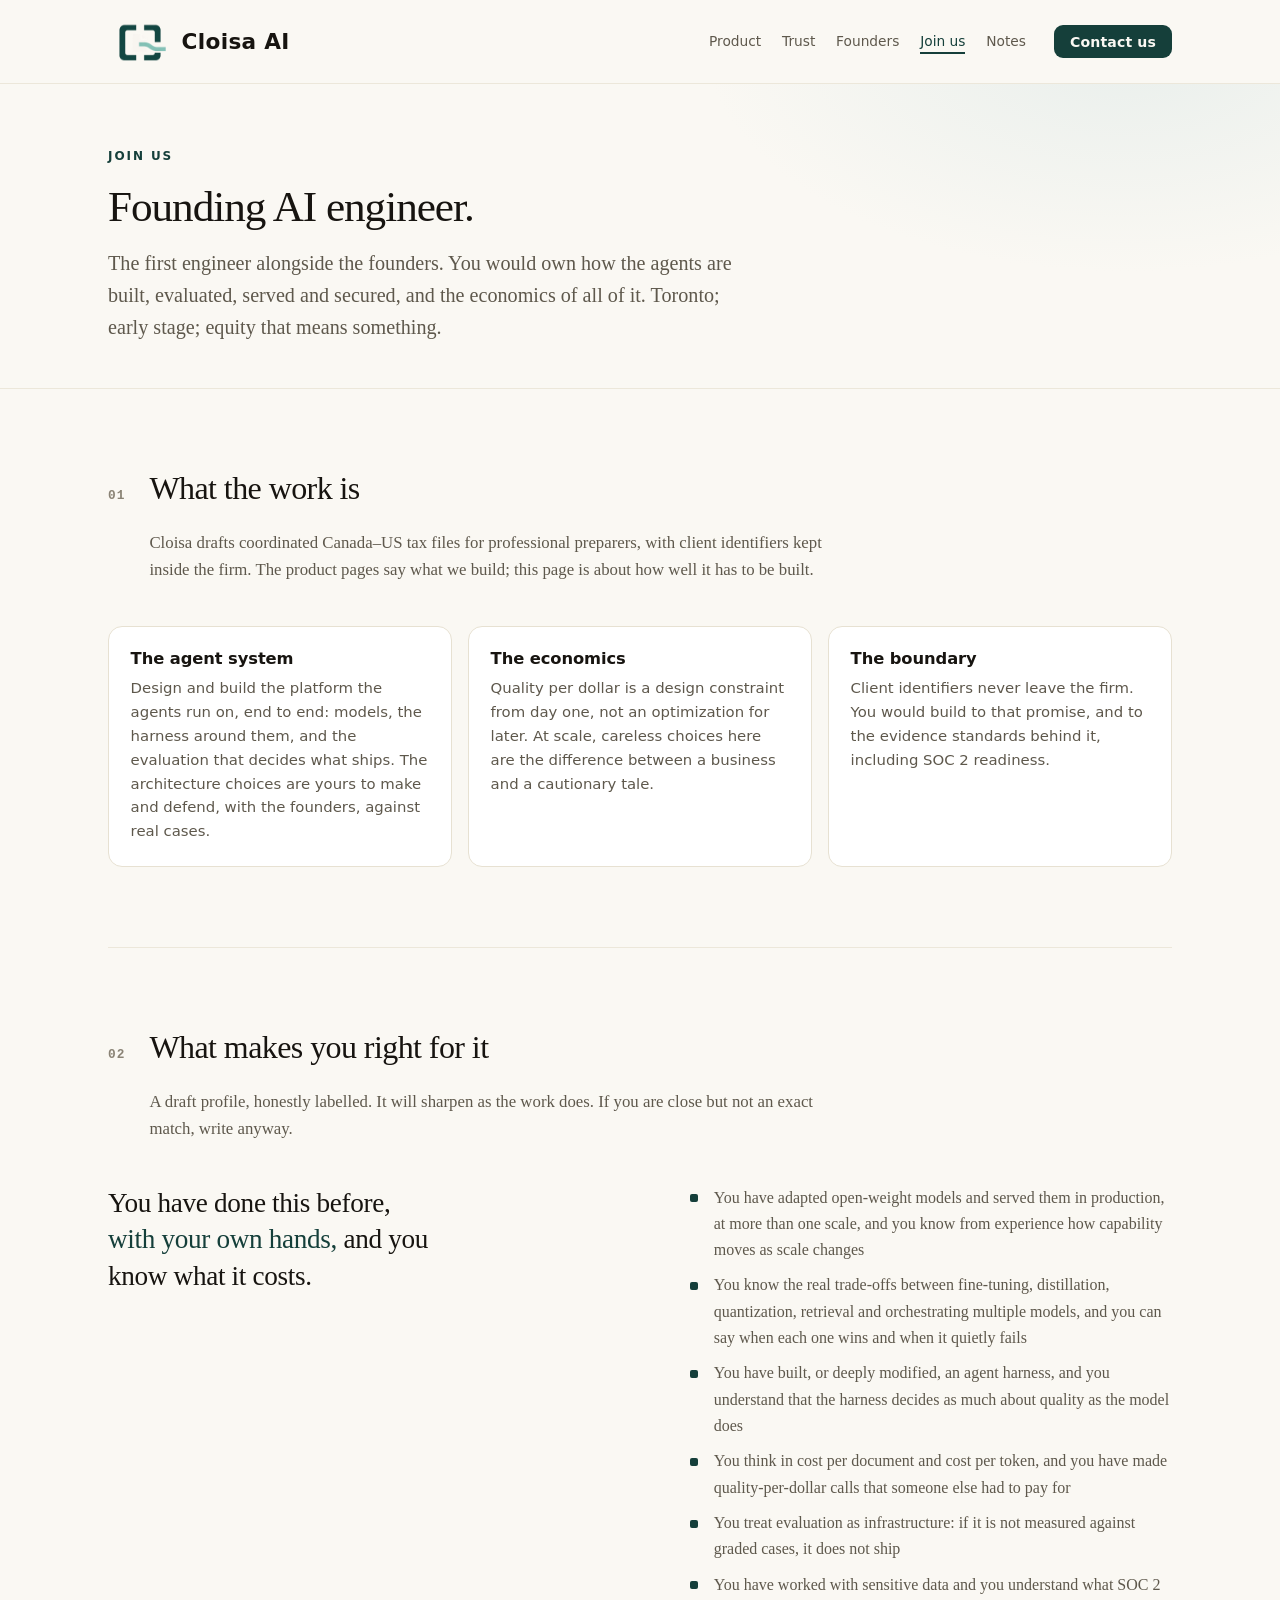
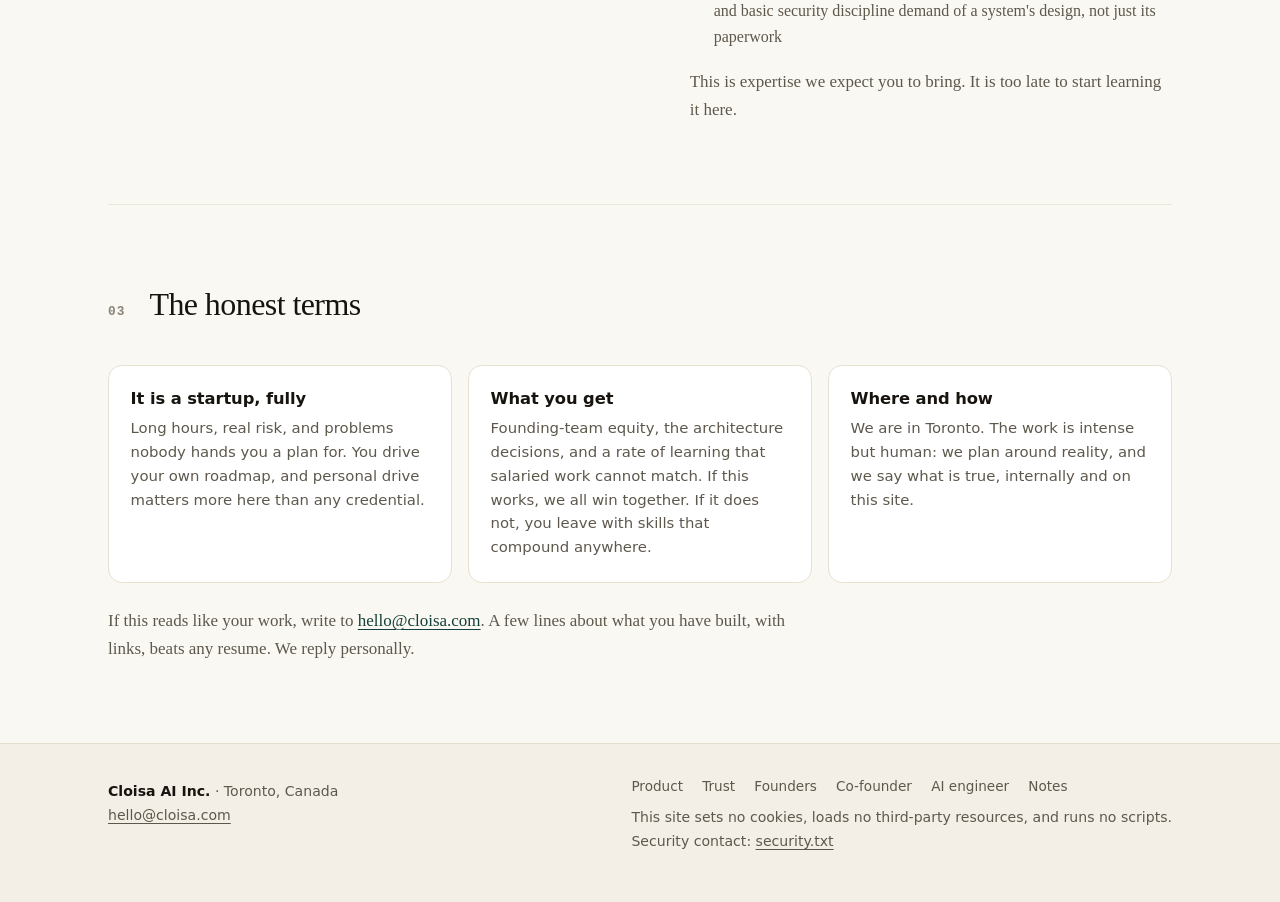
==== ai-engineer/index.html @ 9a510d16 "Double the header logo to 64px so the mark is legible Co-Authored-By: Claude Fable 5 <noreply@anthro" ====
<!doctype html>
<html lang="en">
<head>
<meta charset="utf-8">
<meta name="viewport" content="width=device-width, initial-scale=1">
<title>Founding AI engineer — Cloisa AI</title>
<meta name="description" content="Cloisa is hiring a founding AI engineer in Toronto: someone who has adapted and served open-weight models in production, built agent harnesses, and knows the economics of running them.">
<meta http-equiv="Content-Security-Policy" content="default-src 'none'; style-src 'self' 'unsafe-inline'; img-src 'self' data:; base-uri 'none'; form-action 'none'; upgrade-insecure-requests">
<meta name="referrer" content="no-referrer">
<meta name="robots" content="index, follow">
<meta name="color-scheme" content="light dark">
<meta name="theme-color" content="#FAF8F3" media="(prefers-color-scheme: light)">
<meta name="theme-color" content="#11100E" media="(prefers-color-scheme: dark)">
<link rel="canonical" href="https://cloisa.com/ai-engineer/">
<link rel="stylesheet" href="/assets/site.css">
<link rel="icon" type="image/png" sizes="64x64" href="/assets/favicon-64.png">
<link rel="icon" type="image/png" sizes="300x300" href="/assets/logo.png">
<link rel="apple-touch-icon" href="/assets/logo.png">
<meta property="og:title" content="Founding AI engineer — Cloisa">
<meta property="og:description" content="For someone who has adapted open-weight models in production, built the harness around them, and counted the cost per document.">
<meta property="og:url" content="https://cloisa.com/ai-engineer/">
<meta property="og:type" content="website">
<meta property="og:site_name" content="Cloisa AI">
<meta property="og:image" content="https://cloisa.com/assets/og.png">
<meta property="og:image:width" content="1200">
<meta property="og:image:height" content="630">
</head>
<body>
<a class="skip" href="#main">Skip to content</a>

<div class="top">
  <div class="wrap bar">
    <a class="brand" href="/">
      <img class="logo" src="/assets/logo.png" alt="" width="64" height="64">
      <b>Cloisa AI</b>
    </a>
    <nav class="primary" aria-label="Pages">
      <a href="/product/">Product</a>
      <a href="/trust/">Trust</a>
      <a href="/founders/">Founders</a>
      <a href="/join/" aria-current="page">Join us</a>
      <a href="/notes/">Notes</a>
    </nav>
    <a class="btn" href="mailto:hello@cloisa.com">Contact us</a>
  </div>
</div>

<main id="main">

  <div class="page-hero">
    <div class="wrap">
      <p class="eyebrow">Join us</p>
      <h1>Founding AI engineer.</h1>
      <p class="lede">The first engineer alongside the founders. You would own how the agents are
        built, evaluated, served and secured, and the economics of all of it. Toronto; early
        stage; equity that means something.</p>
    </div>
  </div>

  <div class="wrap">

    <section aria-labelledby="work-h">
      <div class="sec-head">
        <span class="sec-num" aria-hidden="true">01</span>
        <h2 id="work-h">What the work is</h2>
        <p class="sec-lede">Cloisa drafts coordinated Canada&ndash;US tax files for professional
          preparers, with client identifiers kept inside the firm. The product pages say what we
          build; this page is about how well it has to be built.</p>
      </div>
      <ul class="not-grid">
        <li>
          <h3>The agent system</h3>
          <p>Design and build the platform the agents run on, end to end: models, the harness
            around them, and the evaluation that decides what ships. The architecture choices are
            yours to make and defend, with the founders, against real cases.</p>
        </li>
        <li>
          <h3>The economics</h3>
          <p>Quality per dollar is a design constraint from day one, not an optimization for
            later. At scale, careless choices here are the difference between a business and a
            cautionary tale.</p>
        </li>
        <li>
          <h3>The boundary</h3>
          <p>Client identifiers never leave the firm. You would build to that promise, and to the
            evidence standards behind it, including SOC 2 readiness.</p>
        </li>
      </ul>
    </section>

    <section aria-labelledby="who-h">
      <div class="sec-head">
        <span class="sec-num" aria-hidden="true">02</span>
        <h2 id="who-h">What makes you right for it</h2>
        <p class="sec-lede">A draft profile, honestly labelled. It will sharpen as the work does.
          If you are close but not an exact match, write anyway.</p>
      </div>
      <div class="problem-grid">
        <p class="big-claim">You have done this before, <em>with your own hands,</em> and you
          know what it costs.</p>
        <div class="problem-copy">
          <ul class="plain">
            <li>You have adapted open-weight models and served them in production, at more than
              one scale, and you know from experience how capability moves as scale changes</li>
            <li>You know the real trade-offs between fine-tuning, distillation, quantization,
              retrieval and orchestrating multiple models, and you can say when each one wins
              and when it quietly fails</li>
            <li>You have built, or deeply modified, an agent harness, and you understand that
              the harness decides as much about quality as the model does</li>
            <li>You think in cost per document and cost per token, and you have made
              quality-per-dollar calls that someone else had to pay for</li>
            <li>You treat evaluation as infrastructure: if it is not measured against graded
              cases, it does not ship</li>
            <li>You have worked with sensitive data and you understand what SOC 2 and basic
              security discipline demand of a system's design, not just its paperwork</li>
          </ul>
          <p>This is expertise we expect you to bring. It is too late to start learning it here.</p>
        </div>
      </div>
    </section>

    <section aria-labelledby="deal-h">
      <div class="sec-head">
        <span class="sec-num" aria-hidden="true">03</span>
        <h2 id="deal-h">The honest terms</h2>
      </div>
      <ul class="not-grid">
        <li>
          <h3>It is a startup, fully</h3>
          <p>Long hours, real risk, and problems nobody hands you a plan for. You drive your own
            roadmap, and personal drive matters more here than any credential.</p>
        </li>
        <li>
          <h3>What you get</h3>
          <p>Founding-team equity, the architecture decisions, and a rate of learning that
            salaried work cannot match. If this works, we all win together. If it does not, you
            leave with skills that compound anywhere.</p>
        </li>
        <li>
          <h3>Where and how</h3>
          <p>We are in Toronto. The work is intense but human: we plan around reality, and we say
            what is true, internally and on this site.</p>
        </li>
      </ul>
      <p style="margin-top:1.5rem; max-width:44rem; color:var(--muted)">If this reads like your
        work, write to
        <a href="mailto:hello@cloisa.com?subject=Founding%20AI%20engineer">hello@cloisa.com</a>.
        A few lines about what you have built, with links, beats any resume. We reply personally.</p>
    </section>

  </div>
</main>

<footer>
  <div class="wrap foot">
    <div>
      <p class="legal"><b>Cloisa AI Inc.</b> &middot; Toronto, Canada</p>
      <p><a href="mailto:hello@cloisa.com">hello@cloisa.com</a></p>
    </div>
    <div>
      <nav aria-label="Footer">
        <a href="/product/">Product</a>
        <a href="/trust/">Trust</a>
        <a href="/founders/">Founders</a>
        <a href="/co-founder/">Co-founder</a>
        <a href="/ai-engineer/">AI engineer</a>
        <a href="/notes/">Notes</a>
      </nav>
      <p style="margin-top:.8rem">This site sets no cookies, loads no third-party resources, and runs no scripts.<br>
        Security contact: <a href="/.well-known/security.txt">security.txt</a></p>
    </div>
  </div>
</footer>
</body>
</html>
---- assets/site.css ----
/* Cloisa v3 — shared stylesheet. No scripts, no third-party requests anywhere on this site. */
:root{
  --bg:#FAF8F3; --bg-2:#F3EFE6; --ink:#171410; --muted:#5E584C; --faint:#8A8375;
  --rule:#E4DECF; --rule-soft:#ECE7DA;
  --accent:#153F3A; --accent-ink:#0F2F2B; --accent-soft:#E9EFEC; --accent-line:#BFD2CC;
  --card:#FFFFFF; --card-edge:#E7E1D2;
  --warn-soft:#F6F0E2;
  --ok:#1D6B4F; --ok-soft:#E7F2EC;
  --flag:#8A5A12; --flag-soft:#F7EDD8;
  --serif:ui-serif, Georgia, "Iowan Old Style", "Times New Roman", serif;
  --sans:ui-sans-serif, system-ui, -apple-system, "Segoe UI", Roboto, Helvetica, Arial, sans-serif;
  --mono:ui-monospace, "SF Mono", SFMono-Regular, Menlo, Consolas, monospace;
}
@media (prefers-color-scheme:dark){
  :root{
    --bg:#11100E; --bg-2:#161512; --ink:#F1EEE7; --muted:#A8A193; --faint:#7C766A;
    --rule:#2B2924; --rule-soft:#232119;
    --accent:#8CC3B8; --accent-ink:#A9D6CC; --accent-soft:#18241F; --accent-line:#2E463F;
    --card:#181713; --card-edge:#2B2924;
    --warn-soft:#1C1A14;
    --ok:#7FC8A9; --ok-soft:#172420;
    --flag:#D8A95B; --flag-soft:#241E12;
  }
}
*,*::before,*::after{box-sizing:border-box}
html{-webkit-text-size-adjust:100%; scroll-behavior:smooth; scroll-padding-top:5rem}
@media (prefers-reduced-motion:reduce){html{scroll-behavior:auto}}
body{
  margin:0; background:var(--bg); color:var(--ink);
  font:400 1.0625rem/1.65 var(--serif);
  -webkit-font-smoothing:antialiased; text-rendering:optimizeLegibility;
}
a{color:var(--accent); text-underline-offset:.18em; text-decoration-thickness:from-font}
a:hover{text-decoration-thickness:2px}
:focus-visible{outline:2px solid var(--accent); outline-offset:3px; border-radius:3px}
.skip{position:absolute; left:-9999px}
.skip:focus{left:1rem; top:1rem; z-index:99; background:var(--card); padding:.6rem 1rem; border-radius:8px; font-family:var(--sans)}
.wrap{max-width:72rem; margin:0 auto; padding:0 clamp(1.25rem,4.5vw,2.75rem)}

/* ---------- header ---------- */
.top{
  position:sticky; top:0; z-index:50;
  background:var(--bg);
  border-bottom:1px solid var(--rule-soft);
}
.bar{display:flex; align-items:center; gap:1rem 1.5rem; padding-block:.6rem; flex-wrap:wrap}
.brand{display:flex; align-items:center; gap:.6rem; text-decoration:none; color:inherit}
.brand .logo{width:64px; height:64px; display:block; flex:0 0 auto}
@media (prefers-color-scheme:dark){ .brand .logo{filter:brightness(1.9) saturate(.85)} }
.brand b{font:650 1.35rem/1 var(--sans); letter-spacing:.015em}
nav.primary{margin-left:auto; display:flex; gap:1.3rem; font:500 .86rem/1 var(--sans); flex-wrap:wrap}
nav.primary a{color:var(--muted); text-decoration:none; padding:.35rem 0}
nav.primary a:hover{color:var(--ink)}
nav.primary a[aria-current="page"]{color:var(--accent); border-bottom:2px solid var(--accent); padding-bottom:.25rem}
.btn{
  display:inline-block; font:600 .88rem/1 var(--sans); letter-spacing:.01em;
  background:var(--accent); color:var(--bg); text-decoration:none;
  padding:.72rem 1.15rem; border-radius:9px; white-space:nowrap;
}
.btn:hover{background:var(--accent-ink); text-decoration:none}
@media (prefers-color-scheme:dark){ .btn{color:#0E1512} }
.btn.ghost{background:transparent; color:var(--accent); border:1px solid var(--accent-line)}
.btn.ghost:hover{background:var(--accent-soft); color:var(--accent)}
.top .btn{margin-left:.25rem; padding:.6rem 1rem}
@media (max-width:920px){
  nav.primary{order:3; margin-left:0; width:100%; padding-bottom:.3rem}
  .bar{padding-block:.85rem .55rem}
  .top .btn{margin-left:auto}
}

/* ---------- hero (home) ---------- */
.hero{
  padding:clamp(3rem,7vw,5.5rem) 0 clamp(2.75rem,6vw,4.5rem);
  background:
    radial-gradient(52rem 30rem at 85% -10%, var(--accent-soft) 0%, transparent 62%),
    var(--bg);
  border-bottom:1px solid var(--rule-soft);
}
.eyebrow{
  font:600 .75rem/1.4 var(--sans); letter-spacing:.16em; text-transform:uppercase;
  color:var(--accent); margin:0 0 1.2rem;
}
h1{
  font-size:clamp(2.1rem,5vw,3.3rem); line-height:1.08; letter-spacing:-.024em;
  font-weight:500; margin:0 0 1.4rem; max-width:23ch;
}
.lede{font-size:clamp(1.08rem,2vw,1.26rem); line-height:1.6; color:var(--muted); max-width:40rem; margin:0 0 2rem}
.cta-row{display:flex; gap:.8rem; flex-wrap:wrap; align-items:center}
.quiet-claims{
  margin:2.4rem 0 0; padding:0; list-style:none;
  display:flex; gap:.6rem 1.8rem; flex-wrap:wrap;
  font:500 .82rem/1.5 var(--sans); color:var(--faint);
}
.quiet-claims li{display:flex; align-items:center; gap:.5rem}
.quiet-claims svg{flex:0 0 auto; color:var(--accent)}

/* ---------- subpage hero ---------- */
.page-hero{
  padding:clamp(2.5rem,6vw,4rem) 0 clamp(2rem,4vw,2.75rem);
  border-bottom:1px solid var(--rule-soft);
  background:
    radial-gradient(44rem 24rem at 88% -14%, var(--accent-soft) 0%, transparent 60%),
    var(--bg);
}
.page-hero h1{font-size:clamp(1.9rem,4vw,2.7rem); margin-bottom:1rem}
.page-hero .lede{margin-bottom:0}

/* ---------- sections ---------- */
section{padding:clamp(3rem,6.5vw,5rem) 0}
section + section{border-top:1px solid var(--rule-soft)}
.sec-head{display:grid; grid-template-columns:auto 1fr; gap:1rem 1.5rem; align-items:baseline; margin:0 0 clamp(1.8rem,4vw,2.6rem)}
.sec-num{font:600 .8rem/1 var(--mono); color:var(--faint); letter-spacing:.08em}
h2{
  font-size:clamp(1.5rem,3vw,2rem); line-height:1.2; letter-spacing:-.018em;
  font-weight:500; margin:0;
}
.sec-lede{grid-column:2; color:var(--muted); max-width:44rem; margin:.35rem 0 0; font-size:1.05rem}
h3{font:600 1.02rem/1.35 var(--sans); letter-spacing:-.005em; margin:0 0 .45rem}
p{margin:0 0 1.05rem}
p:last-child{margin-bottom:0}

/* problem */
.problem-grid{display:grid; grid-template-columns:minmax(0,1.1fr) minmax(0,1fr); gap:clamp(1.8rem,4vw,3.5rem)}
.big-claim{
  font-size:clamp(1.3rem,2.5vw,1.7rem); line-height:1.35; letter-spacing:-.012em;
  margin:0; max-width:24ch;
}
.big-claim em{font-style:normal; color:var(--accent)}
.problem-copy p{color:var(--muted)}
.problem-copy p b{color:var(--ink); font-weight:600}
@media (max-width:820px){ .problem-grid{grid-template-columns:1fr} }
ul.plain{list-style:none; margin:0 0 1.1rem; padding:0; display:grid; gap:.55rem}
ul.plain li{padding-left:1.5rem; position:relative; color:var(--muted); font-size:1rem}
ul.plain li::before{
  content:""; position:absolute; left:0; top:.62em; width:.5rem; height:.5rem;
  border-radius:2px; background:var(--accent);
}

/* review queue mock */
.queue-card{
  background:var(--card); border:1px solid var(--card-edge); border-radius:16px;
  box-shadow:0 1px 2px rgb(23 20 16 / .04), 0 8px 28px rgb(23 20 16 / .05);
  overflow:hidden; max-width:56rem;
}
.queue-head{
  display:flex; justify-content:space-between; gap:1rem; flex-wrap:wrap; align-items:center;
  padding:1rem 1.35rem; border-bottom:1px solid var(--rule-soft); background:var(--bg-2);
  font:500 .83rem/1.4 var(--sans); color:var(--muted);
}
.queue-head b{color:var(--ink); font-weight:650}
.queue-badge{
  font:600 .72rem/1 var(--sans); letter-spacing:.06em; color:var(--accent);
  background:var(--accent-soft); border:1px solid var(--accent-line);
  padding:.4rem .6rem; border-radius:999px; white-space:nowrap;
}
.queue-scroll{overflow-x:auto; -webkit-overflow-scrolling:touch}
table.queue{border-collapse:collapse; width:100%; min-width:38rem; font:400 .9rem/1.5 var(--sans)}
table.queue th{
  text-align:left; font:600 .72rem/1.4 var(--sans); letter-spacing:.09em; text-transform:uppercase;
  color:var(--faint); padding:.8rem 1.35rem .5rem; border-bottom:1px solid var(--rule-soft);
}
table.queue td{padding:.85rem 1.35rem; border-bottom:1px solid var(--rule-soft); vertical-align:top}
table.queue tr:last-child td{border-bottom:none}
table.queue td:first-child{font-weight:600; color:var(--ink); white-space:nowrap}
table.queue td{color:var(--muted)}
.pill{display:inline-block; font:600 .76rem/1 var(--sans); padding:.42rem .6rem; border-radius:999px; white-space:nowrap}
.pill.ok{color:var(--ok); background:var(--ok-soft)}
.pill.flag{color:var(--flag); background:var(--flag-soft)}
.pill.draft{color:var(--muted); background:var(--bg-2); border:1px solid var(--rule)}
.queue-foot{
  display:flex; justify-content:space-between; align-items:center; gap:1rem; flex-wrap:wrap;
  padding:.95rem 1.35rem; border-top:1px solid var(--rule-soft); background:var(--bg-2);
  font:400 .8rem/1.5 var(--sans); color:var(--faint);
}
.queue-foot .actions{display:flex; gap:.5rem}
.fakebtn{
  display:inline-block; font:600 .78rem/1 var(--sans); padding:.55rem .8rem; border-radius:8px;
  background:var(--accent); color:var(--bg);
}
@media (prefers-color-scheme:dark){ .fakebtn{color:#0E1512} }
.fakebtn.ghost{background:transparent; color:var(--accent); border:1px solid var(--accent-line)}
.mock-note{margin:.9rem .25rem 0; font:400 .85rem/1.55 var(--sans); color:var(--faint); max-width:56rem}

/* stat tiles */
.stat-row{display:grid; gap:1rem; grid-template-columns:repeat(auto-fit,minmax(14rem,1fr)); margin:0 0 clamp(1.8rem,4vw,2.4rem); padding:0; list-style:none}
.stat-row li{background:var(--card); border:1px solid var(--card-edge); border-radius:14px; padding:1.35rem 1.4rem}
.stat-row b{display:block; font:600 1.7rem/1.15 var(--serif); letter-spacing:-.015em; color:var(--ink); margin-bottom:.4rem}
.stat-row p{font:400 .9rem/1.55 var(--sans); color:var(--muted); margin:0}

/* facts table */
.facts-card{background:var(--card); border:1px solid var(--card-edge); border-radius:14px; overflow:hidden; margin:0 0 .9rem}
.facts-scroll{overflow-x:auto; -webkit-overflow-scrolling:touch}
table.facts{border-collapse:collapse; width:100%; min-width:40rem; font:400 .9rem/1.55 var(--sans)}
table.facts th{
  text-align:left; font:600 .72rem/1.4 var(--sans); letter-spacing:.09em; text-transform:uppercase;
  color:var(--faint); padding:.9rem 1.35rem .55rem; border-bottom:1px solid var(--rule-soft); background:var(--bg-2);
}
table.facts td{padding:.8rem 1.35rem; border-bottom:1px solid var(--rule-soft); color:var(--muted); vertical-align:top}
table.facts tr:last-child td{border-bottom:none}
table.facts td:first-child{font-weight:600; color:var(--ink)}
.sources{font:400 .8rem/1.6 var(--sans); color:var(--faint); max-width:56rem; margin:.4rem 0 0}

/* steps */
.steps{display:grid; gap:1rem; grid-template-columns:repeat(4,minmax(0,1fr)); margin:0; padding:0; list-style:none; counter-reset:s}
.steps.three{grid-template-columns:repeat(3,minmax(0,1fr))}
.steps li{
  position:relative; background:var(--card); border:1px solid var(--card-edge); border-radius:14px;
  padding:1.5rem 1.4rem 1.55rem; counter-increment:s;
}
.steps li::before{
  content:"0" counter(s);
  font:600 .74rem/1 var(--mono); letter-spacing:.1em; color:var(--accent);
  display:inline-block; background:var(--accent-soft); border:1px solid var(--accent-line);
  padding:.42rem .6rem; border-radius:999px; margin-bottom:1rem;
}
.steps p{font-size:.95rem; line-height:1.6; color:var(--muted); margin:0; font-family:var(--sans)}
@media (max-width:980px){ .steps{grid-template-columns:repeat(2,minmax(0,1fr))} }
@media (max-width:640px){ .steps{grid-template-columns:1fr} }

/* controls */
.controls-grid{display:grid; gap:1rem; grid-template-columns:repeat(auto-fill,minmax(17rem,1fr)); margin:0; padding:0; list-style:none}
.controls-grid li{
  background:var(--card); border:1px solid var(--card-edge); border-radius:14px;
  padding:1.35rem 1.35rem 1.4rem;
}
.ctl-icon{
  width:38px; height:38px; border-radius:10px; background:var(--accent-soft);
  border:1px solid var(--accent-line); display:grid; place-items:center; margin-bottom:.95rem;
  color:var(--accent);
}
.controls-grid p{font:400 .93rem/1.6 var(--sans); color:var(--muted); margin:0}
.honesty{
  margin-top:1.6rem; border:1px solid var(--rule); border-left:3px solid var(--accent);
  background:var(--warn-soft); border-radius:0 12px 12px 0; padding:1.25rem 1.5rem;
}
.honesty p{font-size:1rem; color:var(--muted); margin:0}
.honesty b{color:var(--ink)}

/* diagram */
.diagram-card{
  background:var(--card); border:1px solid var(--card-edge); border-radius:16px;
  padding:clamp(1rem,3vw,2rem); margin:0 0 clamp(1.8rem,4vw,2.6rem);
  box-shadow:0 1px 2px rgb(23 20 16 / .04), 0 8px 28px rgb(23 20 16 / .05);
}
.diagram-scroll{overflow-x:auto; -webkit-overflow-scrolling:touch}
.diagram-card svg{display:block; width:100%; height:auto; min-width:660px}
.dg-boundary{fill:var(--accent-soft); fill-opacity:.45; stroke:var(--accent)}
.dg-label-in{fill:var(--accent)}
.dg-label-out{fill:var(--faint)}
.dg-node{fill:var(--card); stroke:var(--card-edge)}
.dg-node-hot{fill:var(--card); stroke:var(--accent); stroke-width:1.4}
.dg-t{font-family:var(--sans); font-size:14px; font-weight:600; fill:var(--ink)}
.dg-s{font-family:var(--sans); font-size:11.5px; fill:var(--muted)}
.dg-lbl{font-family:var(--sans); font-size:12.5px; font-weight:650; letter-spacing:1.8px}
.dg-arrow{stroke:var(--muted); stroke-width:1.6; fill:none}
.dg-mono{font-family:var(--mono); font-size:11.5px; fill:var(--accent)}
.dg-arrhead{fill:var(--muted)}
.diagram-card figcaption{margin:1.1rem .25rem 0; font:400 .88rem/1.55 var(--sans); color:var(--faint)}
figure{margin:0}

/* partner panel */
.start-grid{display:grid; grid-template-columns:minmax(0,1fr) minmax(0,1fr); gap:clamp(1.8rem,4vw,3rem); align-items:start}
@media (max-width:900px){ .start-grid{grid-template-columns:1fr} }
.start-copy p{color:var(--muted)}
.start-copy p b{color:var(--ink); font-weight:600}
.partner{
  background:var(--accent); color:#F4F1E9; border-radius:16px;
  padding:clamp(1.6rem,3.5vw,2.25rem);
}
@media (prefers-color-scheme:dark){ .partner{background:#153F3A} }
.partner h3{color:#FFFFFF; font-size:1.25rem; margin-bottom:.7rem}
.partner p{font:400 .98rem/1.65 var(--sans); color:#D4DDD6; margin-bottom:1.4rem}
.partner .btn{background:#F4F1E9; color:#153F3A}
.partner .btn:hover{background:#FFFFFF}
.partner small{display:block; margin-top:1rem; font:400 .8rem/1.5 var(--sans); color:#AFC2BA}

/* not-list (what it is not) */
.not-grid{display:grid; gap:1rem; grid-template-columns:repeat(auto-fill,minmax(17rem,1fr)); margin:0; padding:0; list-style:none}
.not-grid li{background:var(--card); border:1px solid var(--card-edge); border-radius:14px; padding:1.35rem}
.not-grid p{font:400 .93rem/1.6 var(--sans); color:var(--muted); margin:0}

/* founders */
.founder-grid{display:grid; grid-template-columns:repeat(auto-fit,minmax(19rem,1fr)); gap:1.25rem; max-width:60rem}
.founder{
  background:var(--card); border:1px solid var(--card-edge); border-radius:16px;
  padding:clamp(1.5rem,3vw,2rem);
}
.founder img{width:112px; height:112px; border-radius:50%; display:block; margin-bottom:1.1rem; background:var(--accent-soft)}
.founder h3{font-size:1.15rem; margin-bottom:.15rem}
.founder .role{font:500 .85rem/1.4 var(--sans); color:var(--accent); margin:0 0 .9rem}
.founder p{font:400 .94rem/1.65 var(--sans); color:var(--muted)}
.founder .links{font:500 .85rem/1 var(--sans); margin-top:1rem}
.recruit{
  margin-top:1.5rem; max-width:60rem; border:1px solid var(--rule); border-left:3px solid var(--accent);
  background:var(--warn-soft); border-radius:0 12px 12px 0; padding:1.25rem 1.5rem;
}
.recruit p{font-size:1rem; color:var(--muted); margin:0}
.recruit b{color:var(--ink)}

/* notes */
.note-list{list-style:none; margin:0; padding:0; max-width:46rem}
.note-list > li{border-top:1px solid var(--rule-soft); padding:1.8rem 0}
.note-list > li:first-child{border-top:none; padding-top:0}
.note-date{font:600 .76rem/1.4 var(--mono); letter-spacing:.08em; color:var(--faint); text-transform:uppercase; margin:0 0 .5rem}
.note-list h3{font-size:1.1rem}
.note-list p{color:var(--muted); font-size:1rem}

/* contact block */
.contact-panel{text-align:center; padding:clamp(1rem,2vw,2rem) 0}
.contact-panel h2{margin-bottom:1rem}
.contact-panel p{color:var(--muted); max-width:34rem; margin:0 auto 1.6rem}
.contact-panel .email{font-size:clamp(1.2rem,2.4vw,1.5rem); font-weight:500}

/* footer */
footer{border-top:1px solid var(--rule); background:var(--bg-2); padding:2.25rem 0 3rem; color:var(--muted); font:400 .88rem/1.7 var(--sans)}
.foot{display:flex; gap:1rem 2.5rem; flex-wrap:wrap; justify-content:space-between; align-items:flex-start}
.foot p{margin:0}
.foot .legal b{color:var(--ink); font-weight:600}
.foot a{color:var(--muted)}
.foot a:hover{color:var(--ink)}
.foot nav{display:flex; gap:1.2rem; font:500 .85rem/1 var(--sans); flex-wrap:wrap}
.foot nav a{text-decoration:none}
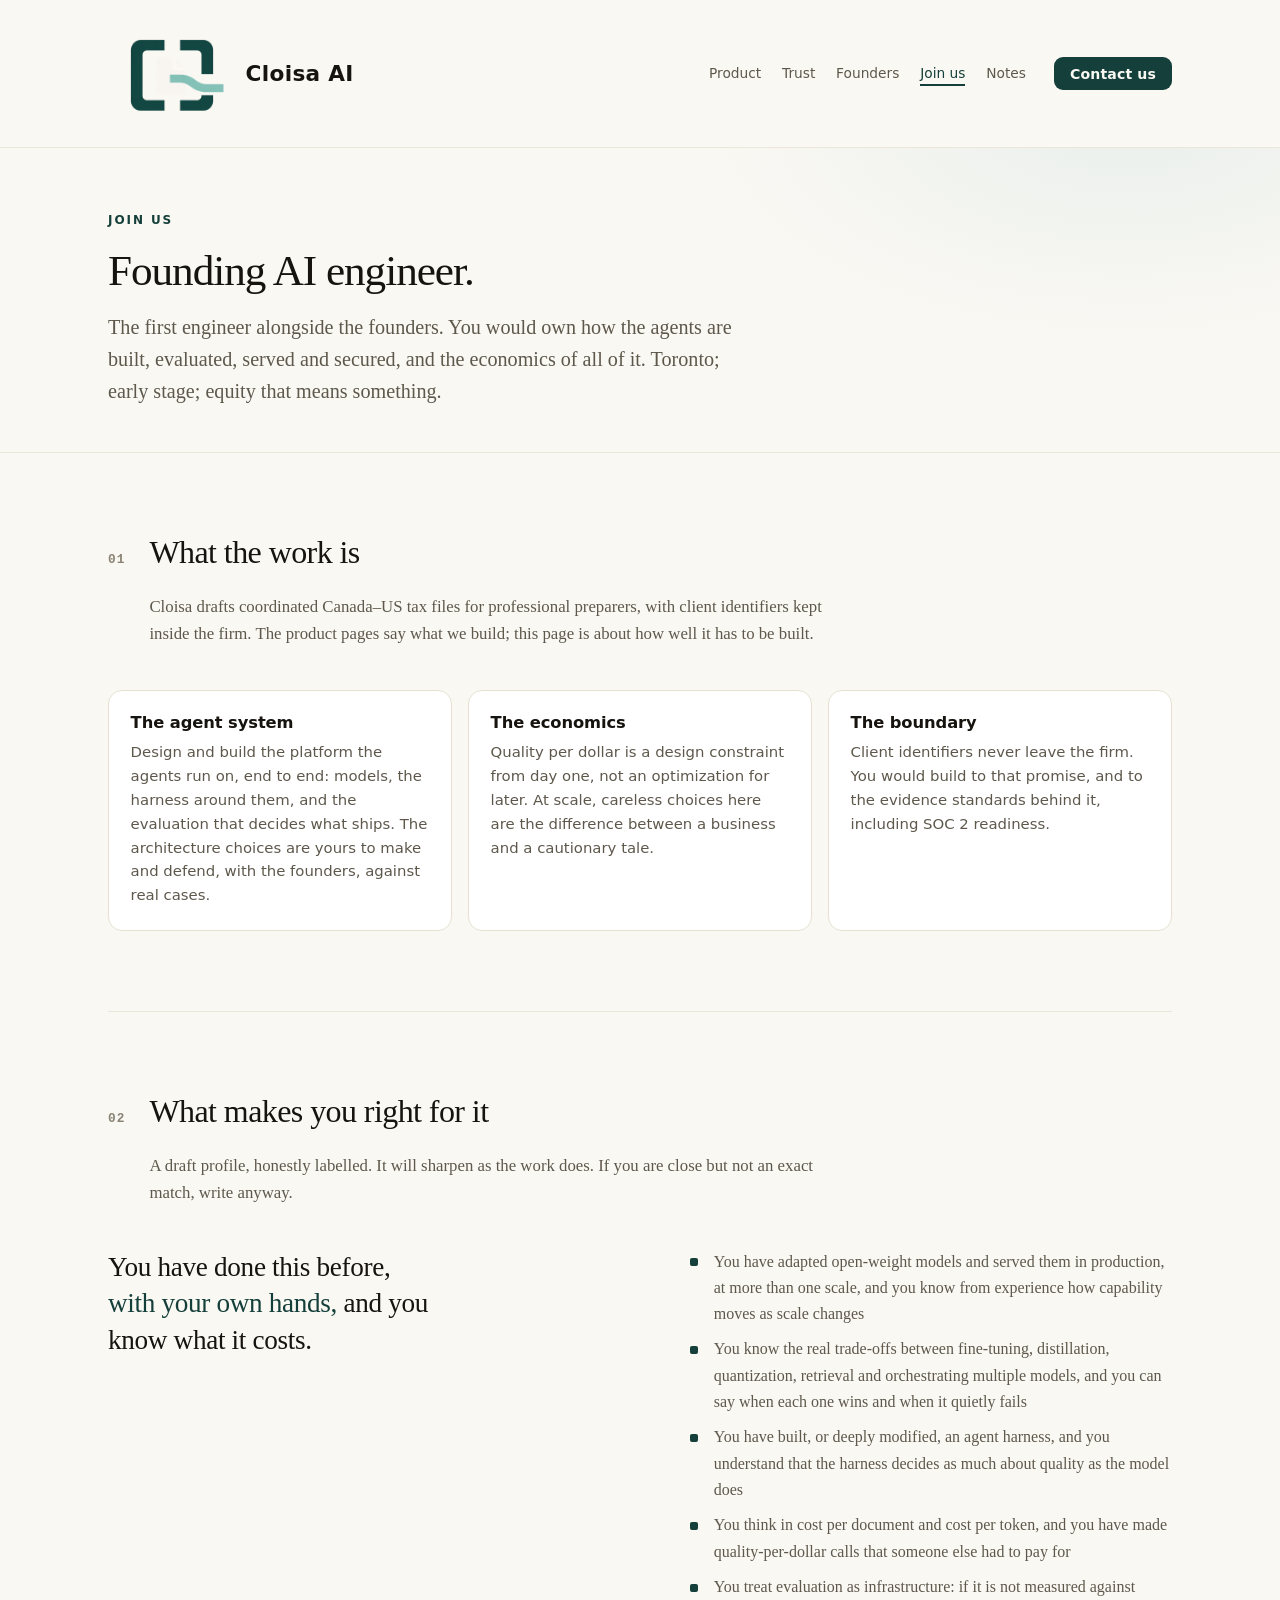
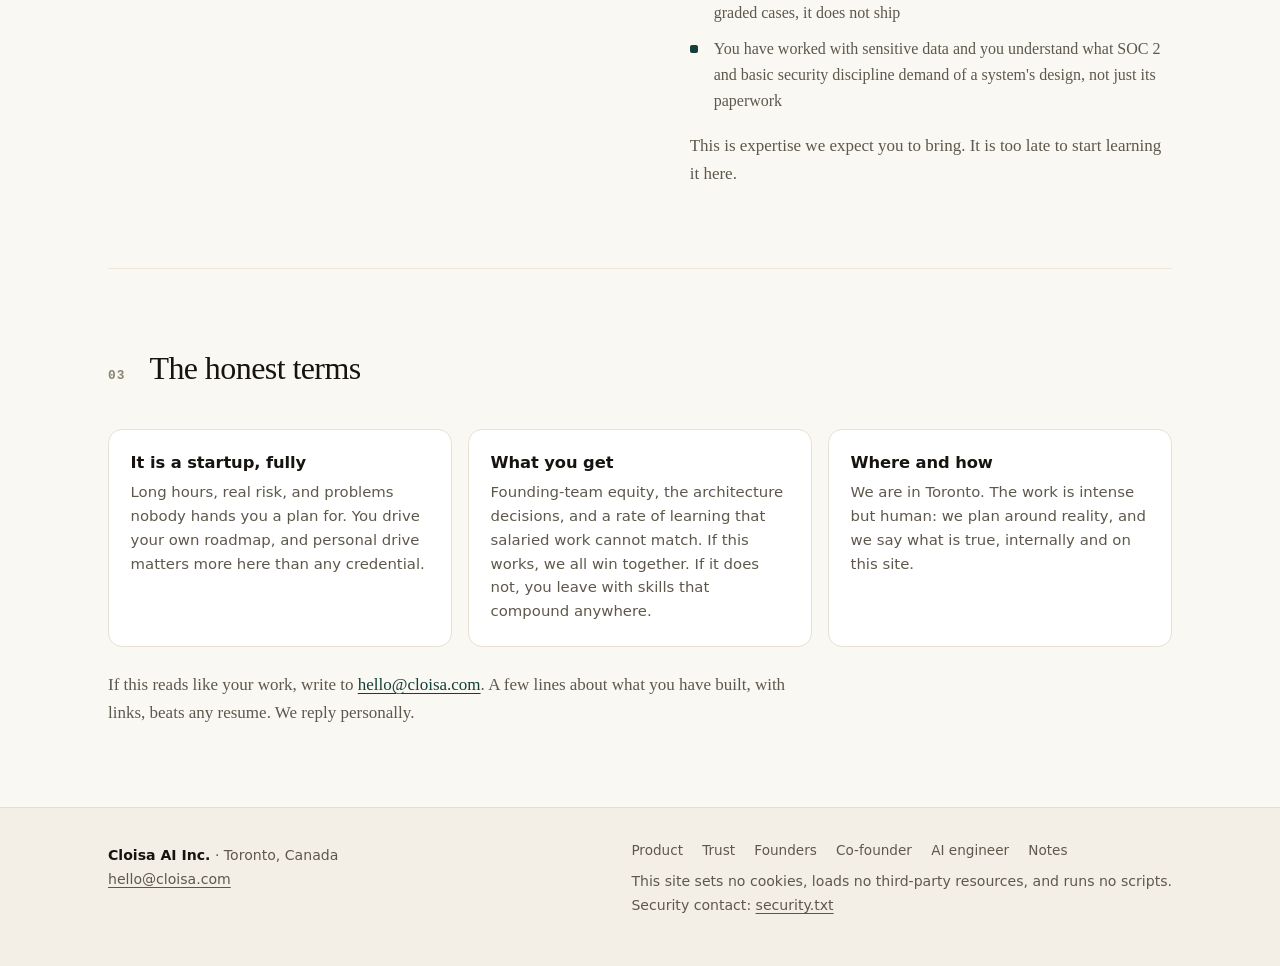
==== commit baa412fc: "Double the header logo again to 128px on every page 88px on narrow screens so the sticky header stay" ====
--- a/ai-engineer/index.html
+++ b/ai-engineer/index.html
@@ -31,7 +31,7 @@
 <div class="top">
   <div class="wrap bar">
     <a class="brand" href="/">
-      <img class="logo" src="/assets/logo.png" alt="" width="64" height="64">
+      <img class="logo" src="/assets/logo.png" alt="" width="128" height="128">
       <b>Cloisa AI</b>
     </a>
     <nav class="primary" aria-label="Pages">
--- a/assets/site.css
+++ b/assets/site.css
@@ -23,7 +23,7 @@
   }
 }
 *,*::before,*::after{box-sizing:border-box}
-html{-webkit-text-size-adjust:100%; scroll-behavior:smooth; scroll-padding-top:5rem}
+html{-webkit-text-size-adjust:100%; scroll-behavior:smooth; scroll-padding-top:10rem}
 @media (prefers-reduced-motion:reduce){html{scroll-behavior:auto}}
 body{
   margin:0; background:var(--bg); color:var(--ink);
@@ -45,7 +45,8 @@
 }
 .bar{display:flex; align-items:center; gap:1rem 1.5rem; padding-block:.6rem; flex-wrap:wrap}
 .brand{display:flex; align-items:center; gap:.6rem; text-decoration:none; color:inherit}
-.brand .logo{width:64px; height:64px; display:block; flex:0 0 auto}
+.brand .logo{width:128px; height:128px; display:block; flex:0 0 auto}
+@media (max-width:640px){ .brand .logo{width:88px; height:88px} }
 @media (prefers-color-scheme:dark){ .brand .logo{filter:brightness(1.9) saturate(.85)} }
 .brand b{font:650 1.35rem/1 var(--sans); letter-spacing:.015em}
 nav.primary{margin-left:auto; display:flex; gap:1.3rem; font:500 .86rem/1 var(--sans); flex-wrap:wrap}
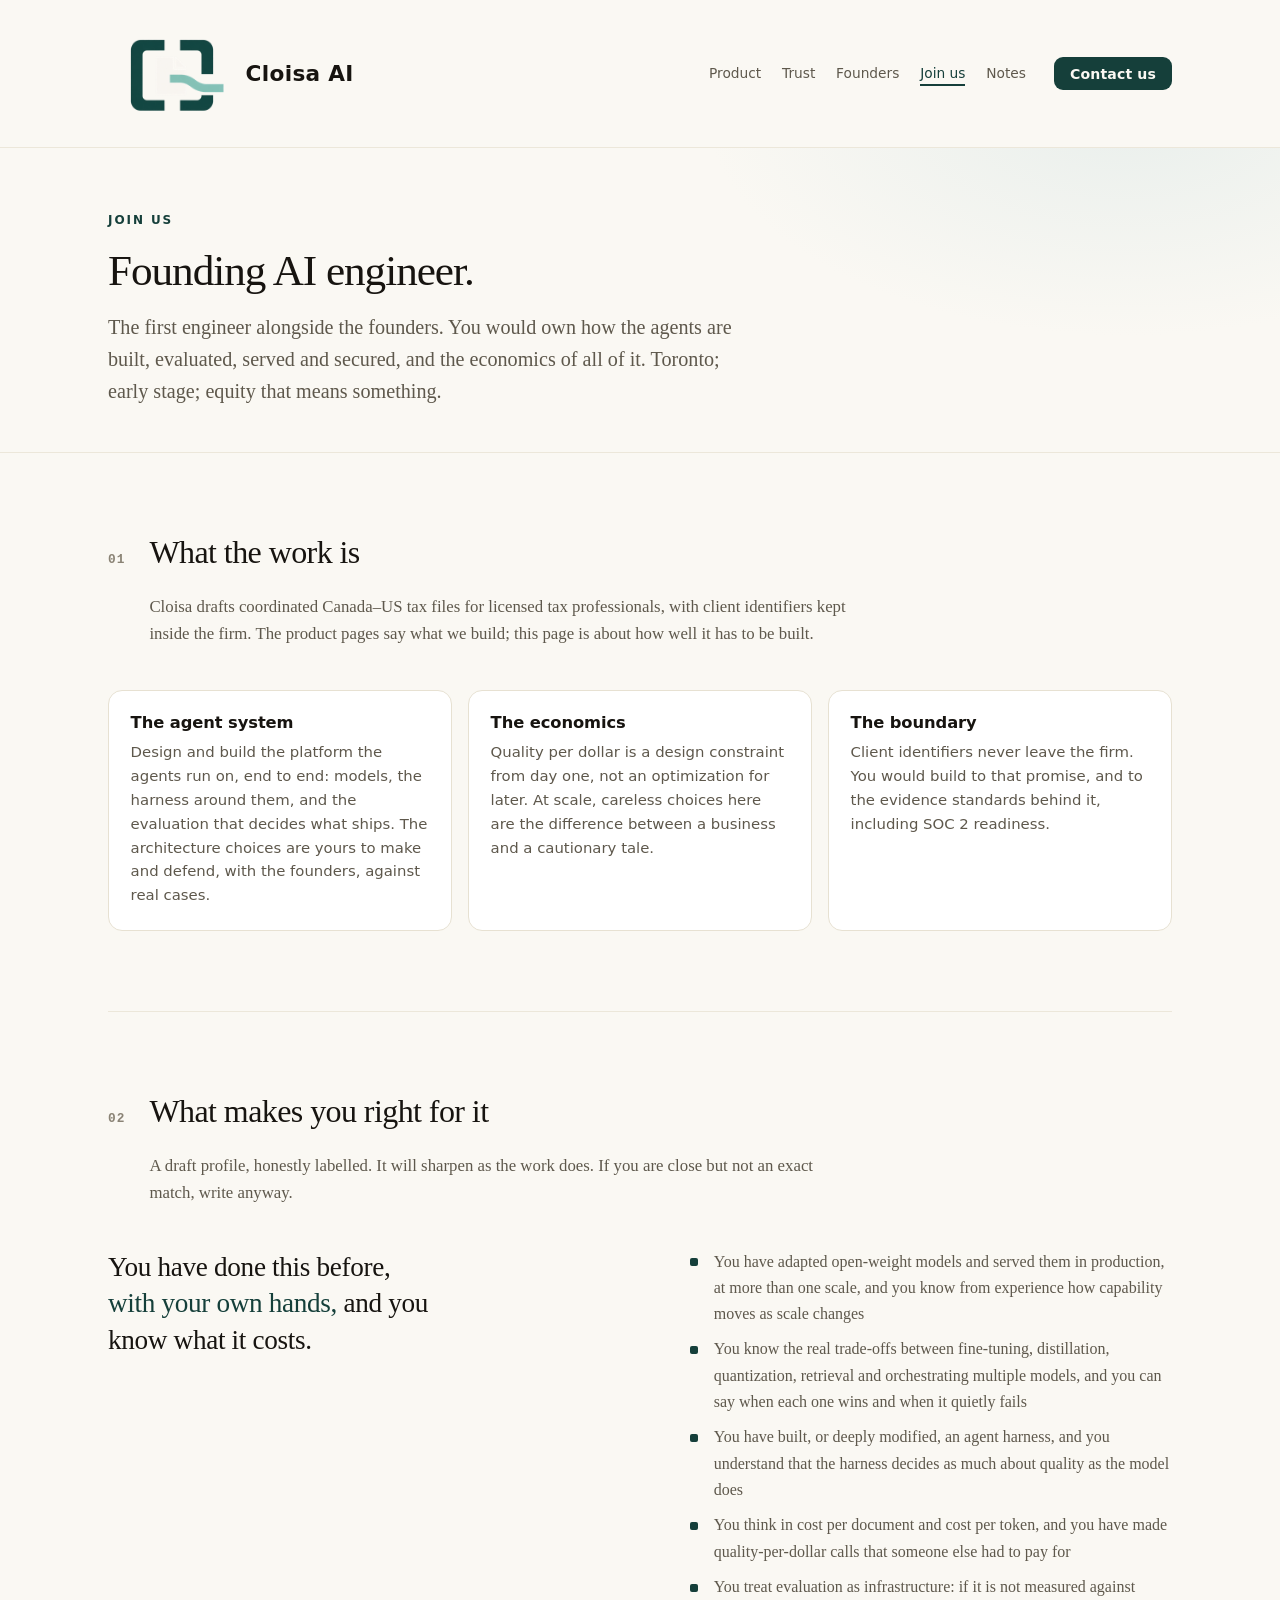
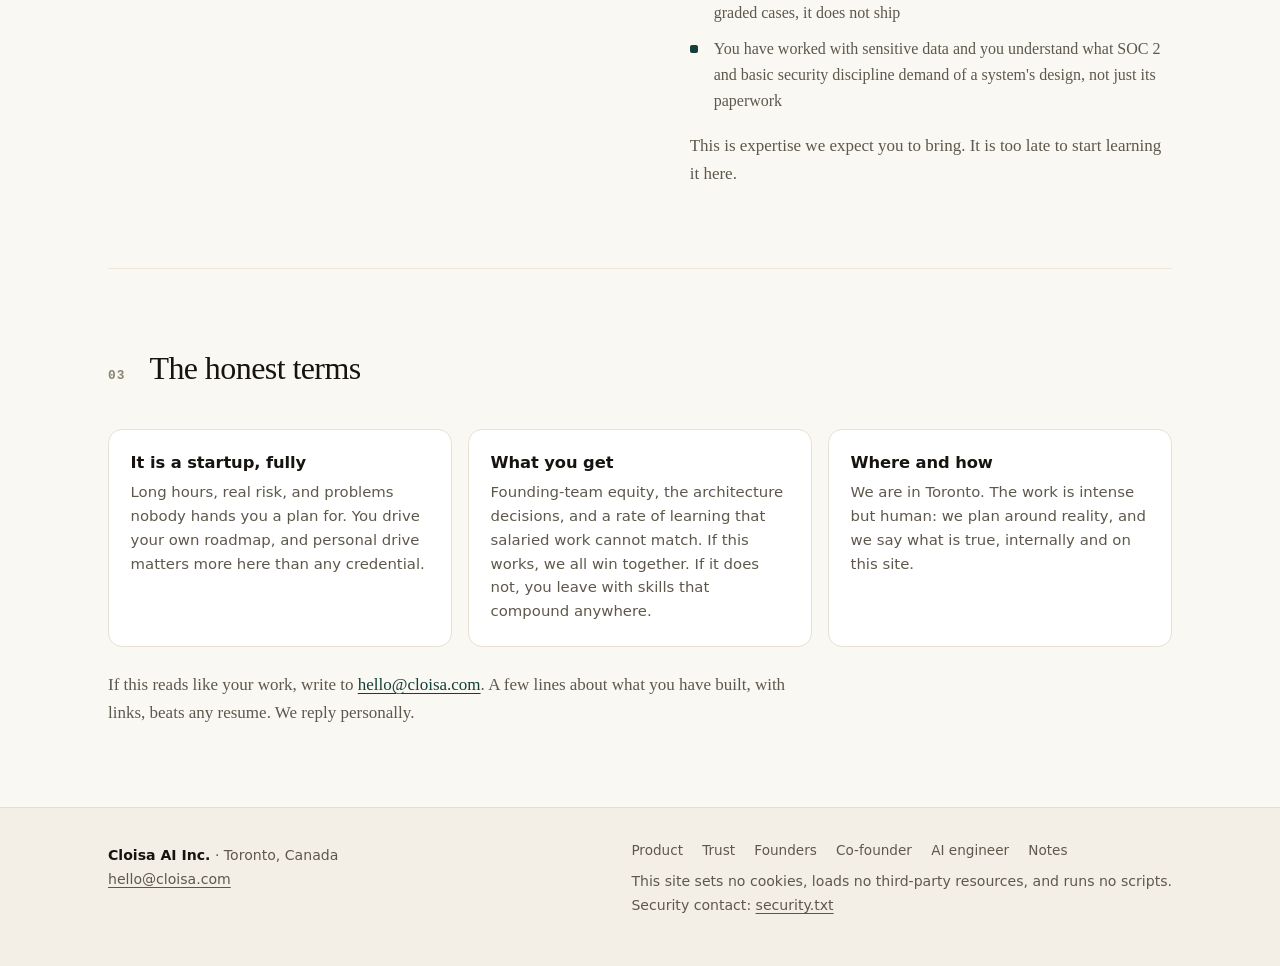
==== commit 8ac791a3: "Concrete language: name the file and the professional The coordinated file is now always the coordin" ====
--- a/ai-engineer/index.html
+++ b/ai-engineer/index.html
@@ -63,8 +63,8 @@
       <div class="sec-head">
         <span class="sec-num" aria-hidden="true">01</span>
         <h2 id="work-h">What the work is</h2>
-        <p class="sec-lede">Cloisa drafts coordinated Canada&ndash;US tax files for professional
-          preparers, with client identifiers kept inside the firm. The product pages say what we
+        <p class="sec-lede">Cloisa drafts coordinated Canada&ndash;US tax files for licensed tax
+          professionals, with client identifiers kept inside the firm. The product pages say what we
           build; this page is about how well it has to be built.</p>
       </div>
       <ul class="not-grid">
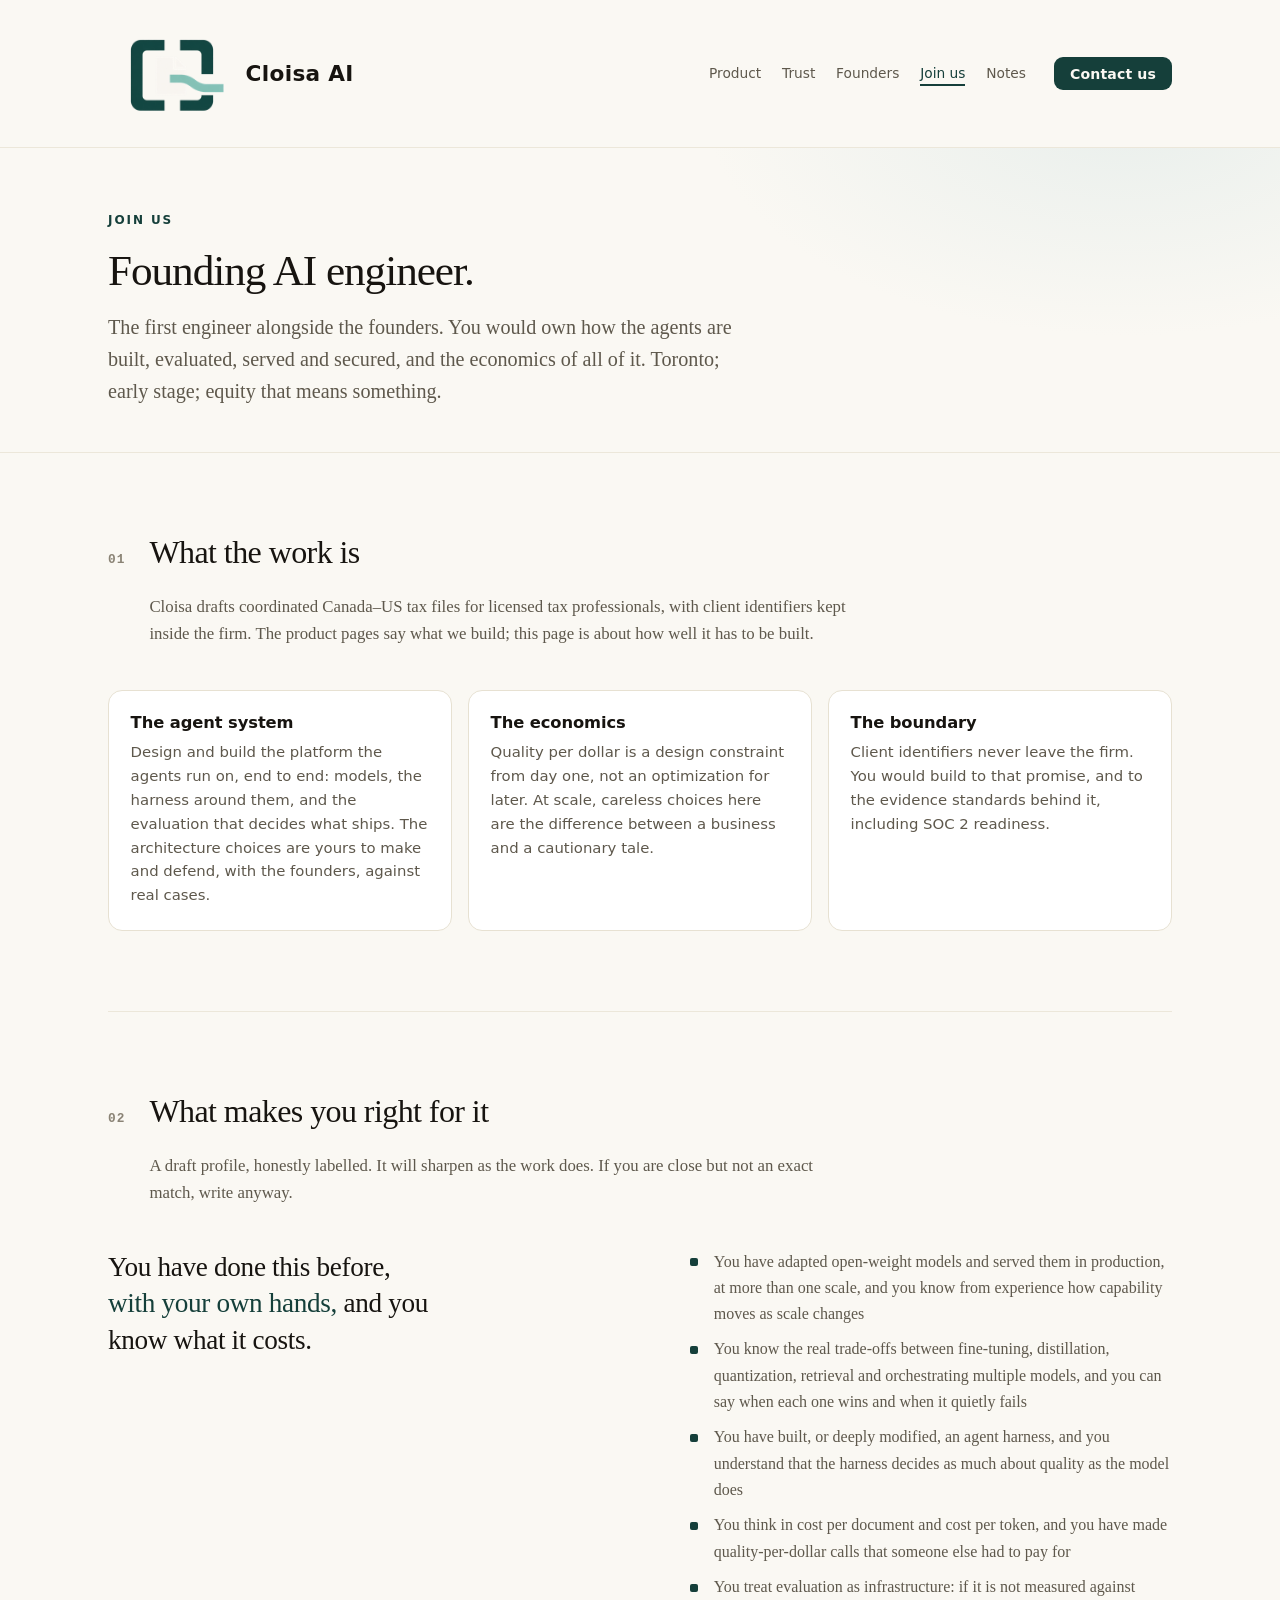
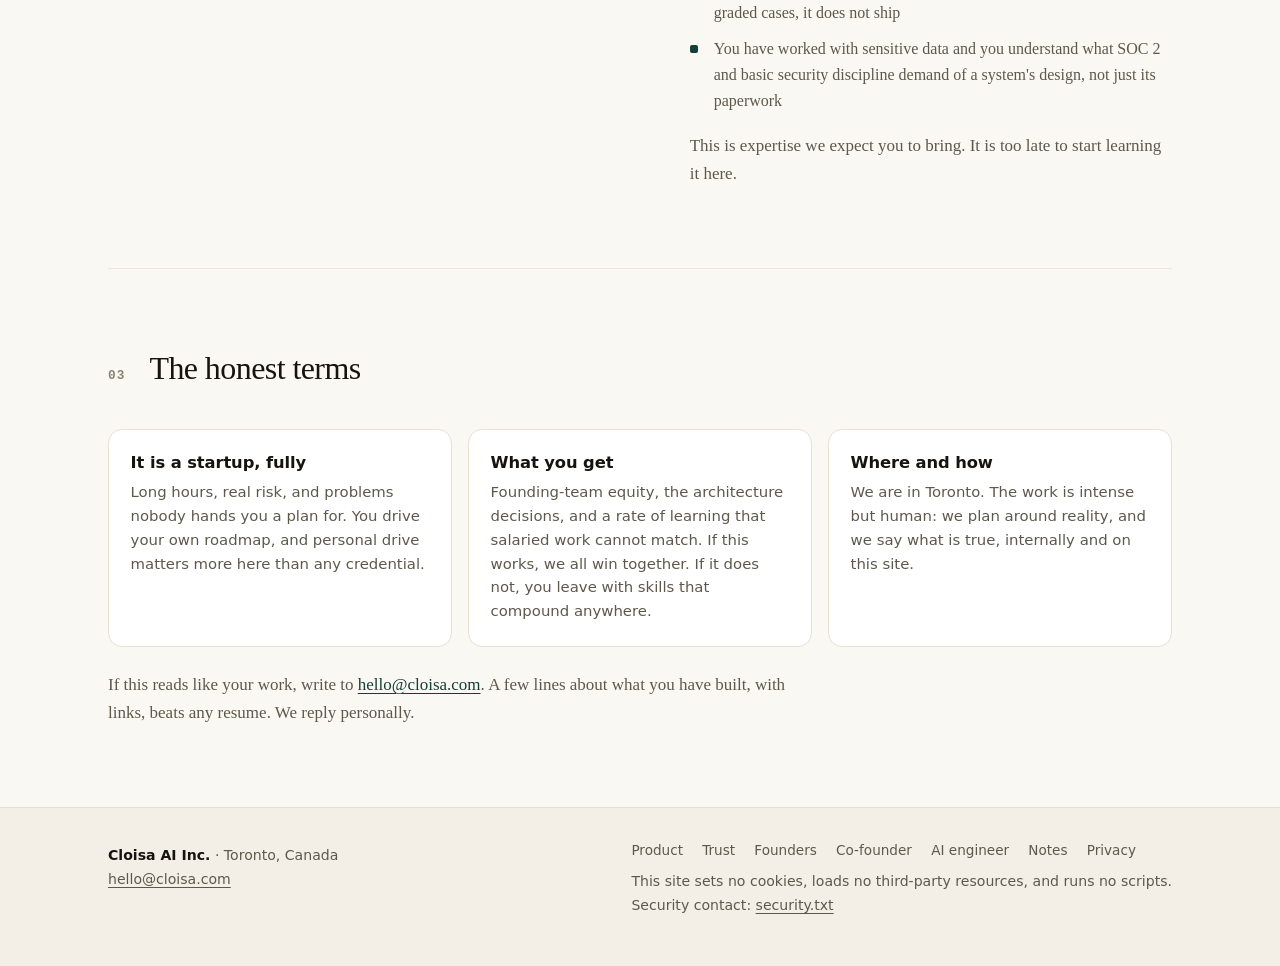
==== commit 8460bad8: "Add a plain-language privacy page Four short sections: this website collects nothing by design, with" ====
--- a/ai-engineer/index.html
+++ b/ai-engineer/index.html
@@ -12,7 +12,7 @@
 <meta name="theme-color" content="#FAF8F3" media="(prefers-color-scheme: light)">
 <meta name="theme-color" content="#11100E" media="(prefers-color-scheme: dark)">
 <link rel="canonical" href="https://cloisa.com/ai-engineer/">
-<link rel="stylesheet" href="/assets/site.css">
+<link rel="stylesheet" href="/assets/site.css?v=6e7f3fd1">
 <link rel="icon" type="image/png" sizes="64x64" href="/assets/favicon-64.png">
 <link rel="icon" type="image/png" sizes="300x300" href="/assets/logo.png">
 <link rel="apple-touch-icon" href="/assets/logo.png">
@@ -165,6 +165,7 @@
         <a href="/co-founder/">Co-founder</a>
         <a href="/ai-engineer/">AI engineer</a>
         <a href="/notes/">Notes</a>
+        <a href="/privacy/">Privacy</a>
       </nav>
       <p style="margin-top:.8rem">This site sets no cookies, loads no third-party resources, and runs no scripts.<br>
         Security contact: <a href="/.well-known/security.txt">security.txt</a></p>
--- a/assets/site.css
+++ b/assets/site.css
@@ -95,6 +95,11 @@
 .quiet-claims li{display:flex; align-items:center; gap:.5rem}
 .quiet-claims svg{flex:0 0 auto; color:var(--accent)}
 
+.benefit-row{margin:2.4rem 0 0; padding:0; list-style:none; display:grid; gap:1rem; grid-template-columns:repeat(auto-fit,minmax(14rem,1fr)); max-width:58rem}
+.benefit-row li{background:var(--card); border:1px solid var(--card-edge); border-radius:12px; padding:1.15rem 1.25rem}
+.benefit-row b{display:block; font:600 .98rem/1.35 var(--sans); margin-bottom:.35rem}
+.benefit-row p{font:400 .88rem/1.55 var(--sans); color:var(--muted); margin:0}
+
 /* ---------- subpage hero ---------- */
 .page-hero{
   padding:clamp(2.5rem,6vw,4rem) 0 clamp(2rem,4vw,2.75rem);
@@ -154,7 +159,8 @@
   background:var(--accent-soft); border:1px solid var(--accent-line);
   padding:.4rem .6rem; border-radius:999px; white-space:nowrap;
 }
-.queue-scroll{overflow-x:auto; -webkit-overflow-scrolling:touch}
+.queue-scroll{overflow:visible}
+@media (max-width:760px){ .queue-scroll{overflow-x:auto; -webkit-overflow-scrolling:touch} }
 table.queue{border-collapse:collapse; width:100%; min-width:38rem; font:400 .9rem/1.5 var(--sans)}
 table.queue th{
   text-align:left; font:600 .72rem/1.4 var(--sans); letter-spacing:.09em; text-transform:uppercase;
@@ -200,6 +206,39 @@
 table.facts tr:last-child td{border-bottom:none}
 table.facts td:first-child{font-weight:600; color:var(--ink)}
 .sources{font:400 .8rem/1.6 var(--sans); color:var(--faint); max-width:56rem; margin:.4rem 0 0}
+
+/* interactive queue demo — CSS only, no scripts */
+.ev{position:relative; border-bottom:1px dashed var(--accent-line); cursor:help}
+td .ev{display:inline-block}
+.pop{
+  display:none; position:absolute; z-index:30; bottom:calc(100% + 10px); left:50%;
+  transform:translateX(-50%); width:17.5rem; white-space:normal; text-align:left;
+  background:var(--card); border:1px solid var(--card-edge); border-radius:10px;
+  box-shadow:0 10px 30px rgb(23 20 16 / .18); padding:.8rem .95rem;
+  font:400 .8rem/1.5 var(--sans); color:var(--muted); letter-spacing:0; text-transform:none;
+}
+.pop b{color:var(--ink)}
+.snip{
+  display:block; margin-top:.5rem; padding:.5rem .6rem; border-radius:7px;
+  background:var(--bg-2); border:1px dashed var(--rule);
+  font:500 .76rem/1.5 var(--mono); color:var(--ink);
+}
+.ev:hover .pop, .ev:focus .pop, .ev:focus-within .pop, .ev:active .pop{display:block}
+.pill.ev{cursor:help}
+.ap{position:absolute; width:1px; height:1px; opacity:0}
+.pill.approved{display:none; color:var(--ok); background:var(--ok-soft)}
+label.approve{cursor:pointer; margin-left:.45rem}
+.ap:checked ~ .pill{display:none}
+.ap:checked ~ .pill.approved{display:inline-block}
+.ap:checked ~ label.approve{display:none}
+.ap:focus-visible ~ label.approve{outline:2px solid var(--accent); outline-offset:2px; border-radius:8px}
+@media (max-width:720px){
+  .pop{
+    position:static; width:auto; transform:none; box-shadow:none;
+    margin-top:.5rem; border-left:3px solid var(--accent); border-radius:0 8px 8px 0;
+  }
+  td .ev{display:block}
+}
 
 /* steps */
 .steps{display:grid; gap:1rem; grid-template-columns:repeat(4,minmax(0,1fr)); margin:0; padding:0; list-style:none; counter-reset:s}
@@ -306,6 +345,21 @@
 .note-list h3{font-size:1.1rem}
 .note-list p{color:var(--muted); font-size:1rem}
 
+/* faq */
+.faq{display:grid; gap:.8rem; max-width:52rem}
+.faq details{background:var(--card); border:1px solid var(--card-edge); border-radius:12px; padding:0}
+.faq summary{
+  cursor:pointer; list-style:none; padding:1.1rem 1.3rem;
+  font:600 1rem/1.45 var(--sans); color:var(--ink);
+  display:flex; justify-content:space-between; gap:1rem; align-items:baseline;
+}
+.faq summary::-webkit-details-marker{display:none}
+.faq summary::after{content:"+"; font:500 1.2rem/1 var(--sans); color:var(--accent); flex:0 0 auto}
+.faq details[open] summary::after{content:"\2212"}
+.faq details > div{padding:0 1.3rem 1.2rem}
+.faq p{font:400 .95rem/1.65 var(--sans); color:var(--muted); margin:0 0 .8rem}
+.faq p:last-child{margin-bottom:0}
+
 /* contact block */
 .contact-panel{text-align:center; padding:clamp(1rem,2vw,2rem) 0}
 .contact-panel h2{margin-bottom:1rem}
